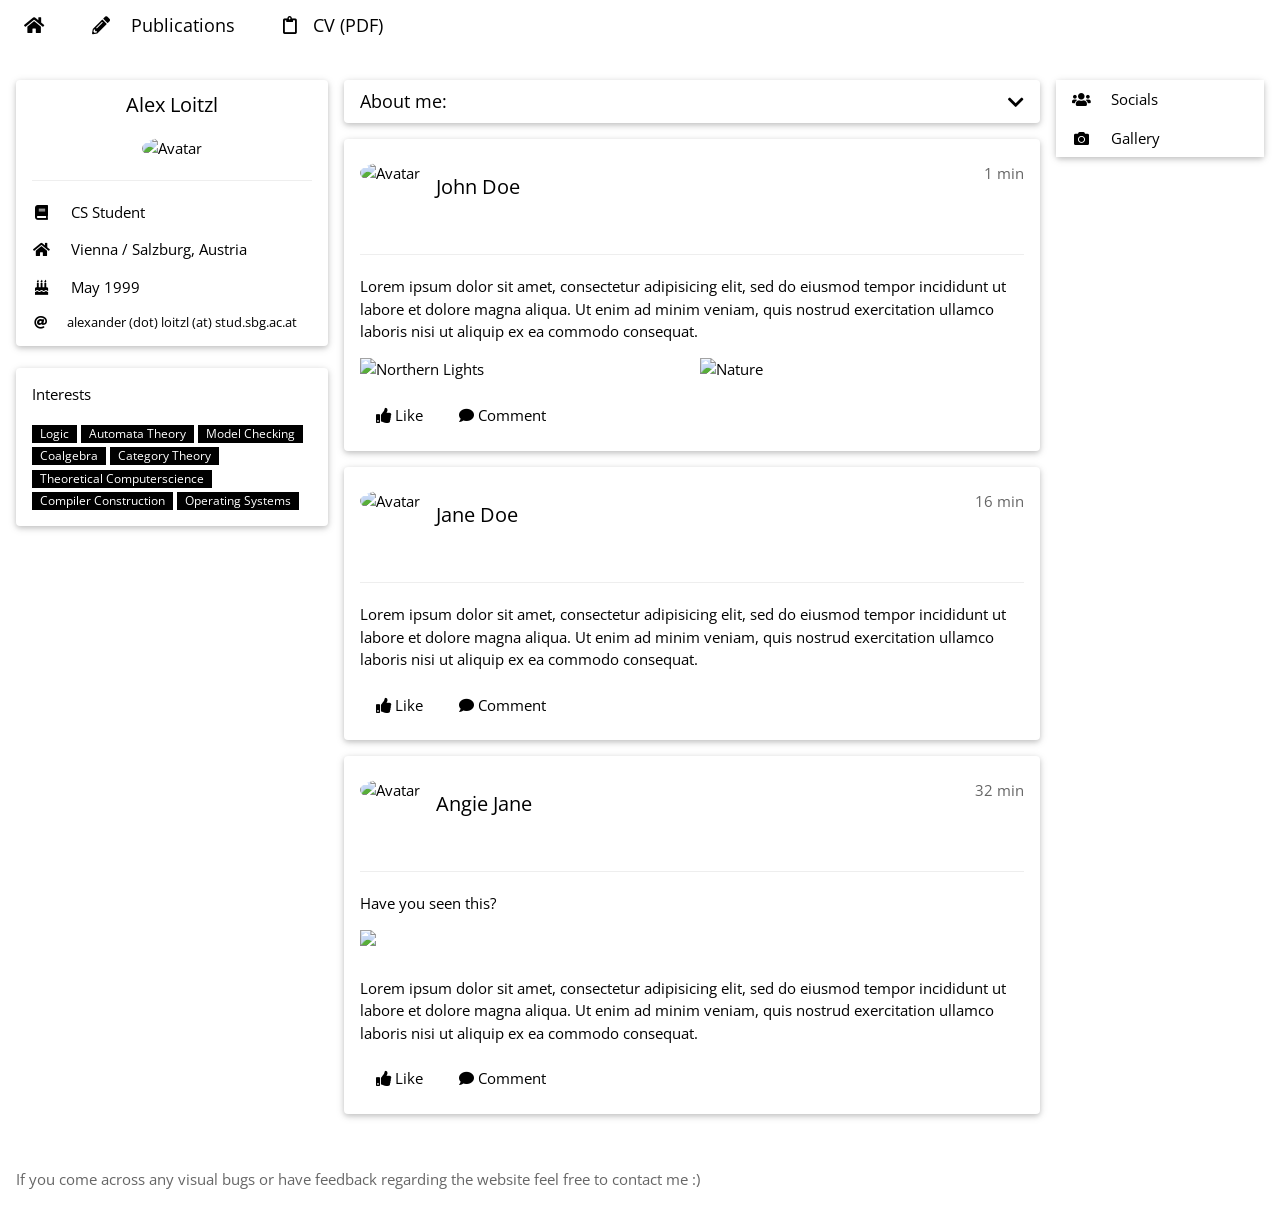
==== index.html @ caf84b5f "Initial commit" ====
<!DOCTYPE html>
<html>
<title>Alex' Page</title>
<meta charset="UTF-8">
<meta name="viewport" content="width=device-width, initial-scale=1">
<link rel="stylesheet" href="w3.css">
<link rel="stylesheet" href="https://www.w3schools.com/lib/w3-theme-blue-grey.css">
<link rel='stylesheet' href='https://fonts.googleapis.com/css?family=Open+Sans'>
<link rel="stylesheet" href="https://use.fontawesome.com/releases/v5.15.4/css/all.css">
<style>
html, body, h1, h2, h3, h4, h5 {font-family: "Open Sans", sans-serif}
</style>
<body class="w3-theme-l5">

<!-- Top Navbar -->
<div class="w3-top">
 <div class="w3-bar w3-theme-d2 w3-left-align w3-large">
  <a class="w3-bar-item w3-button w3-hide-medium w3-hide-large w3-right w3-padding-large w3-hover-white w3-large w3-theme-d2" href="javascript:void(0);" onclick="openNav()"><i class="fa fa-bars"></i></a>
  <a href="#" class="w3-bar-item w3-button w3-padding-large w3-ripple w3-theme-d4 w3-hover-blue-gray" title="Home"><i class="fa fa-home"></i></a>
  <a href="#" class="w3-bar-item w3-button w3-hide-small w3-ripple w3-padding-large w3-hover-blue-gray" title="Publications"><i class="fa fa-pencil-alt w3-margin-right"></i> Publications</a>
  <a href="#" class="w3-bar-item w3-button w3-hide-small w3-ripple w3-padding-large w3-hover-blue-gray" title="CV"><i class="far fa-clipboard w3-margin-right"></i>CV (PDF)</a>
  <!--
  <a href="#" class="w3-bar-item w3-button w3-hide-small w3-padding-large w3-hover-white" title="News"><i class="fa fa-globe"></i></a>
  <a href="#" class="w3-bar-item w3-button w3-hide-small w3-padding-large w3-hover-white" title="Account Settings"><i class="fa fa-user"></i></a>
  <a href="#" class="w3-bar-item w3-button w3-hide-small w3-padding-large w3-hover-white" title="Messages"><i class="fa fa-envelope"></i></a>

  <div class="w3-dropdown-hover w3-hide-small">
    <button class="w3-button w3-padding-large" title="Notifications"><i class="fa fa-bell"></i><span class="w3-badge w3-right w3-small w3-green">3</span></button>
    <div class="w3-dropdown-content w3-card-4 w3-bar-block" style="width:300px">
      <a href="#" class="w3-bar-item w3-button">One new friend request</a>
      <a href="#" class="w3-bar-item w3-button">John Doe posted on your wall</a>
      <a href="#" class="w3-bar-item w3-button">Jane likes your post</a>
    </div>
  </div>
  <a href="#" class="w3-bar-item w3-button w3-hide-small w3-right w3-padding-large w3-hover-white" title="My Account">
    <img src="/w3images/avatar2.png" class="w3-circle" style="height:23px;width:23px" alt="Avatar">
  </a>
  -->
 </div>
</div>

<!-- Top Navbar on small screens -->
<div id="navDemo" class="w3-bar-block w3-theme-d2 w3-hide w3-hide-large w3-hide-medium w3-large">
  <a href="#" class="w3-bar-item w3-button w3-ripple w3-padding-large w3-hover-blue-gray" title="Hacky Quick Fix">This should not be here ._.</a>
  <a href="#" class="w3-bar-item w3-button w3-ripple w3-padding-large w3-hover-blue-gray" title="Publications"><i class="fa fa-pencil-alt w3-margin-right"></i> Publications</a>
  <a href="#" class="w3-bar-item w3-button w3-ripple w3-padding-large w3-hover-blue-gray" title="CV"><i class="far fa-clipboard w3-margin-right"></i>CV (PDF)</a>
</div>

<!-- Page Container -->
<div class="w3-container w3-content" style="max-width:1400px;margin-top:80px">
  <!-- The Grid -->
  <div class="w3-row">
    <!-- Left Column -->
    <div class="w3-col m3">
      <!-- Profile -->
      <div class="w3-card w3-round w3-white">
        <div class="w3-container">
         <h4 class="w3-center">Alex Loitzl</h4>
         <p class="w3-center"><img src="pb.png" class="w3-circle" style="height:106px;width:106px" alt="Avatar"></p>
         <hr>
         <p><i class="fa fa-book fa-fw w3-margin-right w3-text-theme"></i> CS Student</p>
         <p><i class="fa fa-home fa-fw w3-margin-right w3-text-theme"></i> Vienna / Salzburg, Austria</p>
         <p><i class="fa fa-birthday-cake fa-fw w3-margin-right w3-text-theme"></i> May 1999</p>
         <p class="w3-medium-small"><i class="fa fa-at fa-fw w3-margin-right w3-text-theme"></i> alexander (dot) loitzl (at) stud.sbg.ac.at</p>
        </div>
      </div>
      <br>

	  <div class="w3-card w3-round w3-white w3-hide-small w3-margin-bottom">
        <div class="w3-container">
          <p>Interests</p> <!-- Interests are listed twice! -->
          <p>
            <span class="w3-tag w3-small w3-theme-d5">Logic</span>
            <span class="w3-tag w3-small w3-theme-d5">Automata Theory</span>
            <span class="w3-tag w3-small w3-theme-d3">Model Checking</span>
            <span class="w3-tag w3-small w3-theme-d1">Coalgebra</span>
            <span class="w3-tag w3-small w3-theme-d1">Category Theory</span>
            <span class="w3-tag w3-small w3-theme-l1">Theoretical Computerscience</span>
            <span class="w3-tag w3-small w3-theme-l3">Compiler Construction</span>
            <span class="w3-tag w3-small w3-theme-l3">Operating Systems</span>
          </p>
        </div>
      </div>

      <!-- Accordion ( Below Profile Card)-->
      <div class="w3-card w3-round w3-hide-large">
        <div class="w3-white">
		  <button onclick="myFunction('Demo3')" class="w3-button w3-block w3-theme-l1 w3-left-align w3-hide-large w3-hide-medium"><i class="fas fa-glasses fa-fw w3-margin-right"></i> Interests </button>
          <div id="Demo3"class="w3-container w3-hide">
            <div class="w3-container">
              <p> <!-- Interests are listed twice! -->
                <span class="w3-tag w3-small w3-theme-d5">Logic</span>
                <span class="w3-tag w3-small w3-theme-d5">Automata Theory</span>
                <span class="w3-tag w3-small w3-theme-d3">Model Checking</span>
                <span class="w3-tag w3-small w3-theme-d1">Coalgebra</span>
                <span class="w3-tag w3-small w3-theme-d1">Category Theory</span>
                <span class="w3-tag w3-small w3-theme-l1">Theoretical Computerscience</span>
                <span class="w3-tag w3-small w3-theme-l3">Compiler Construction</span>
                <span class="w3-tag w3-small w3-theme-l3">Operating Systems</span>
              </p>
            </div>
          </div>
          <button onclick="myFunction('Demo1')" class="w3-button w3-block w3-theme-l1 w3-left-align"><i class="fa fa-users fa-fw w3-margin-right"></i> Socials </button>
          <!-- This exists now for every display mode ._. -->
		  <div id="Demo1" class="w3-hide w3-container w3-padding-small">
            <p class="w3-wide w3-center w3-hide-medium">
              <a href="https://github.com/AlexLoitzl/" target="_blank" rel="noopener noreferrer"><i class="fab fa-github w3-text-theme logosPhone"></i></a>
              <a href="https://open.spotify.com/user/iamv78i2sd1lkprkaky0ql0a6?si=3bb8ccd6f4504b06" target="_blank" rel="noopener noreferrer"><i class="fab fa-spotify w3-text-theme logosPhone"></i></a>
              <a href="https://discordapp.com/users/183701819309031425"  target="_blank" rel="noopener noreferrer"><i class="fab fa-discord w3-text-theme logosPhone"></i></a>
              <a href="https://www.linkedin.com/in/alexander-loitzl"  target="_blank" rel="noopener noreferrer"><i class="fab fa-linkedin w3-text-theme logosPhone"></i></a>
            </p>
            <!-- Display with smaller text on medium screen to prevent wrapping -->
            <p class="w3-wide w3-center w3-hide-large w3-hide-small">
              <a href="https://github.com/AlexLoitzl/" target="_blank" rel="noopener noreferrer"><i class="fab fa-github w3-text-theme logosMedium"></i></a>
              <a href="https://open.spotify.com/user/iamv78i2sd1lkprkaky0ql0a6?si=3bb8ccd6f4504b06" target="_blank" rel="noopener noreferrer"><i class="fab fa-spotify w3-text-theme logosMedium"></i></a>
              <a href="https://discordapp.com/users/183701819309031425"  target="_blank" rel="noopener noreferrer"><i class="fab fa-discord w3-text-theme logosMedium"></i></a>
              <a href="https://www.linkedin.com/in/alexander-loitzl"  target="_blank" rel="noopener noreferrer"><i class="fab fa-linkedin w3-text-theme logosMedium"></i></a>
            </p>
          </div>
          <button onclick="myFunction('Demo2')" class="w3-button w3-block w3-theme-l1 w3-left-align"><i class="fa fa-camera fa-fw w3-margin-right"></i> Gallery </button>
          <div id="Demo2" class="w3-hide w3-container">
         <div class="w3-row-padding">
         <p> No pictures yet... </p>
         <!--
         <br>
           <div class="w3-half">
             <img src="/w3images/lights.jpg" style="width:100%" class="w3-margin-bottom">
           </div>
           <div class="w3-half">
             <img src="/w3images/nature.jpg" style="width:100%" class="w3-margin-bottom">
           </div>
           <div class="w3-half">
             <img src="/w3images/mountains.jpg" style="width:100%" class="w3-margin-bottom">
           </div>
           <div class="w3-half">
             <img src="/w3images/forest.jpg" style="width:100%" class="w3-margin-bottom">
           </div>
           <div class="w3-half">
             <img src="/w3images/nature.jpg" style="width:100%" class="w3-margin-bottom">
           </div>
           <div class="w3-half">
             <img src="/w3images/snow.jpg" style="width:100%" class="w3-margin-bottom">
           </div>
         -->
         </div>
          </div>

        </div>
      </div>
      <br>
    </div>

    <!-- Middle Column -->
    <div class="w3-col m9 l7">
      <!-- About me -->
      <div class="w3-card w3-round w3-margin-right w3-margin-left">
		  <button onclick="myFunction('Demo8')" class="w3-button w3-block w3-left-align w3-large"> About me: <i class="fas fa-chevron-down w3-right" style="margin-top:5px"></i></button>
          <div id="Demo8"class="w3-container w3-hide w3-white">
            <div class="w3-container">
              <p>
                Boring text
              </p>
            </div>
          </div>
      </div>

      <div class="w3-container w3-card w3-white w3-round w3-margin"><br>
        <img src="/w3images/avatar2.png" alt="Avatar" class="w3-left w3-circle w3-margin-right" style="width:60px">
        <span class="w3-right w3-opacity">1 min</span>
        <h4>John Doe</h4><br>
        <hr class="w3-clear">
        <p>Lorem ipsum dolor sit amet, consectetur adipisicing elit, sed do eiusmod tempor incididunt ut labore et dolore magna aliqua. Ut enim ad minim veniam, quis nostrud exercitation ullamco laboris nisi ut aliquip ex ea commodo consequat.</p>
          <div class="w3-row-padding" style="margin:0 -16px">
            <div class="w3-half">
              <img src="/w3images/lights.jpg" style="width:100%" alt="Northern Lights" class="w3-margin-bottom">
            </div>
            <div class="w3-half">
              <img src="/w3images/nature.jpg" style="width:100%" alt="Nature" class="w3-margin-bottom">
          </div>
        </div>
        <button type="button" class="w3-button w3-theme-d1 w3-margin-bottom"><i class="fa fa-thumbs-up"></i>  Like</button>
        <button type="button" class="w3-button w3-theme-d2 w3-margin-bottom"><i class="fa fa-comment"></i>  Comment</button>
      </div>

      <div class="w3-container w3-card w3-white w3-round w3-margin"><br>
        <img src="/w3images/avatar5.png" alt="Avatar" class="w3-left w3-circle w3-margin-right" style="width:60px">
        <span class="w3-right w3-opacity">16 min</span>
        <h4>Jane Doe</h4><br>
        <hr class="w3-clear">
        <p>Lorem ipsum dolor sit amet, consectetur adipisicing elit, sed do eiusmod tempor incididunt ut labore et dolore magna aliqua. Ut enim ad minim veniam, quis nostrud exercitation ullamco laboris nisi ut aliquip ex ea commodo consequat.</p>
        <button type="button" class="w3-button w3-theme-d1 w3-margin-bottom"><i class="fa fa-thumbs-up"></i>  Like</button>
        <button type="button" class="w3-button w3-theme-d2 w3-margin-bottom"><i class="fa fa-comment"></i>  Comment</button>
      </div>

      <div class="w3-container w3-card w3-white w3-round w3-margin"><br>
        <img src="/w3images/avatar6.png" alt="Avatar" class="w3-left w3-circle w3-margin-right" style="width:60px">
        <span class="w3-right w3-opacity">32 min</span>
        <h4>Angie Jane</h4><br>
        <hr class="w3-clear">
        <p>Have you seen this?</p>
        <img src="/w3images/nature.jpg" style="width:100%" class="w3-margin-bottom">
        <p>Lorem ipsum dolor sit amet, consectetur adipisicing elit, sed do eiusmod tempor incididunt ut labore et dolore magna aliqua. Ut enim ad minim veniam, quis nostrud exercitation ullamco laboris nisi ut aliquip ex ea commodo consequat.</p>
        <button type="button" class="w3-button w3-theme-d1 w3-margin-bottom"><i class="fa fa-thumbs-up"></i>  Like</button>
        <button type="button" class="w3-button w3-theme-d2 w3-margin-bottom"><i class="fa fa-comment"></i>  Comment</button>
      </div>

    <!-- End Middle Column -->
    </div>

    <!-- Right Column -->
    <div class="w3-col l2 w3-hide-medium w3-hide-small">
<!-- Accordion ( Below Profile Card)-->
      <div class="w3-card w3-round">
        <div class="w3-white">
          <button onclick="myFunction('DemoX')" class="w3-button w3-block w3-theme-l1 w3-left-align"><i class="fa fa-users fa-fw w3-margin-right"></i> Socials </button>
          <div id="DemoX" class="w3-hide w3-container w3-padding-small">
            <p class="w3-wide w3-center w3-hide-medium">
              <a href="https://github.com/AlexLoitzl/" target="_blank" rel="noopener noreferrer"><i class="fab fa-github w3-text-theme logosRight"></i></a>
              <a href="https://open.spotify.com/user/iamv78i2sd1lkprkaky0ql0a6?si=3bb8ccd6f4504b06" target="_blank" rel="noopener noreferrer"><i class="fab fa-spotify w3-text-theme logosRight"></i></a>
              <a href="https://discordapp.com/users/183701819309031425"  target="_blank" rel="noopener noreferrer"><i class="fab fa-discord w3-text-theme logosRight"></i></a>
              <a href="https://www.linkedin.com/in/alexander-loitzl"  target="_blank" rel="noopener noreferrer"><i class="fab fa-linkedin w3-text-theme logosRight"></i></a>
            </p>
          </div>
          <button onclick="myFunction('DemoY')" class="w3-button w3-block w3-theme-l1 w3-left-align"><i class="fa fa-camera fa-fw w3-margin-right"></i> Gallery </button>
          <div id="DemoY" class="w3-hide w3-container">
         <div class="w3-row-padding">
         <p> No pictures yet... </p>
         <!--
         <br>
           <div class="w3-half">
             <img src="/w3images/lights.jpg" style="width:100%" class="w3-margin-bottom">
           </div>
           <div class="w3-half">
             <img src="/w3images/nature.jpg" style="width:100%" class="w3-margin-bottom">
           </div>
           <div class="w3-half">
             <img src="/w3images/mountains.jpg" style="width:100%" class="w3-margin-bottom">
           </div>
           <div class="w3-half">
             <img src="/w3images/forest.jpg" style="width:100%" class="w3-margin-bottom">
           </div>
           <div class="w3-half">
             <img src="/w3images/nature.jpg" style="width:100%" class="w3-margin-bottom">
           </div>
           <div class="w3-half">
             <img src="/w3images/snow.jpg" style="width:100%" class="w3-margin-bottom">
           </div>
         -->
         </div>
          </div>

        </div>
      </div>

    <!-- End Right Column -->
    </div>

  <!-- End Grid -->
  </div>

<!-- End Page Container -->
</div>
<br>

<!-- Footer -->
<footer class="w3-container w3-theme-d3">
  <p class="w3-opacity"> If you come across any visual bugs or have feedback regarding the website feel free to contact me :) </p>
</footer>

<script>
// Accordion
function myFunction(id) {
  var x = document.getElementById(id);
  if (x.className.indexOf("w3-show") == -1) {
    x.className += " w3-show";
    x.previousElementSibling.className += " w3-theme-d1";
  } else {
    x.className = x.className.replace("w3-show", "");
    x.previousElementSibling.className =
    x.previousElementSibling.className.replace(" w3-theme-d1", "");
  }
}

// Used to toggle the menu on smaller screens when clicking on the menu button
function openNav() {
  var x = document.getElementById("navDemo");
  if (x.className.indexOf("w3-show") == -1) {
    x.className += " w3-show";
  } else {
    x.className = x.className.replace(" w3-show", "");
  }
}
</script>

</body>
</html>
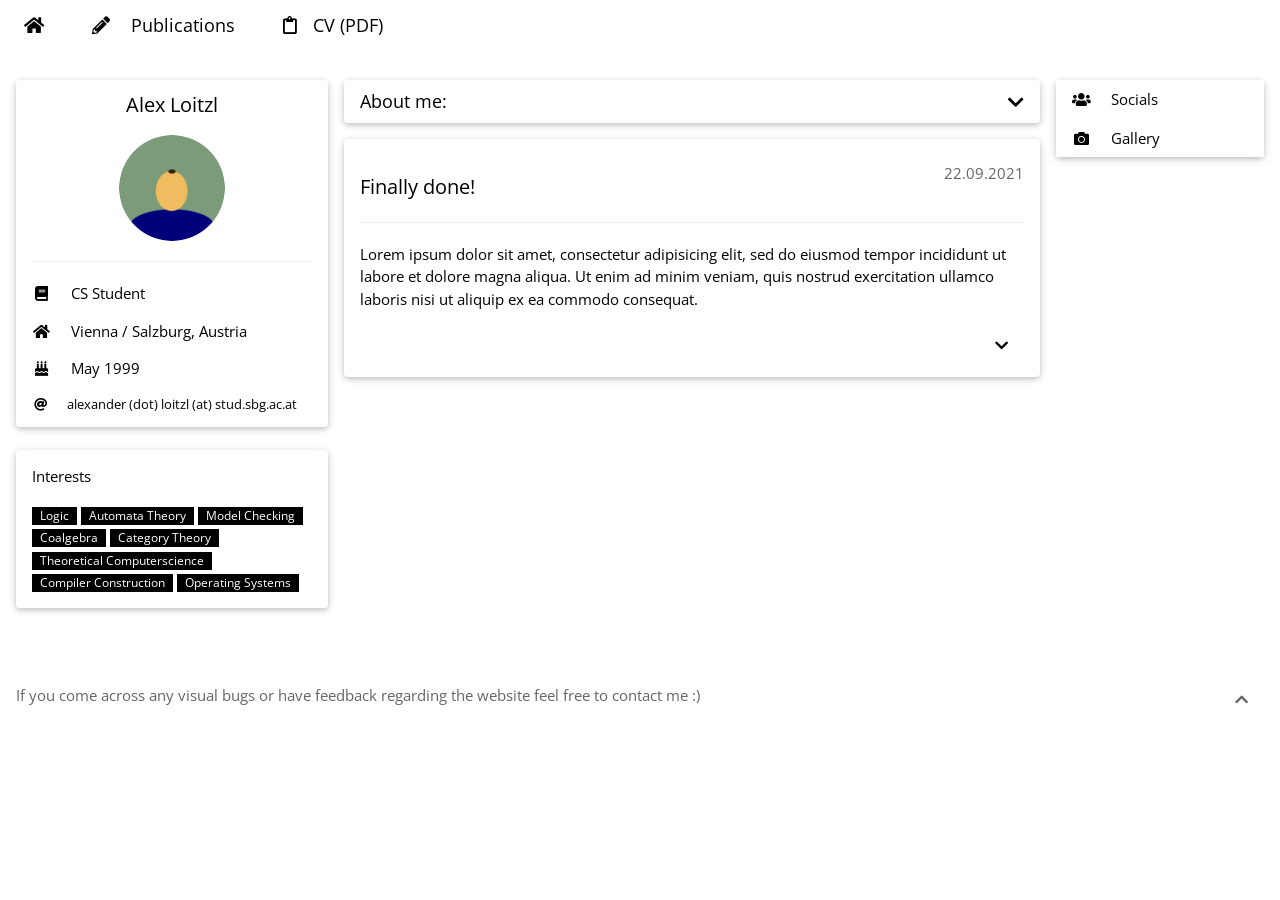
==== commit 64533441: "Somewhat happy right now" ====
--- a/index.html
+++ b/index.html
@@ -16,33 +16,16 @@
 <div class="w3-top">
  <div class="w3-bar w3-theme-d2 w3-left-align w3-large">
   <a class="w3-bar-item w3-button w3-hide-medium w3-hide-large w3-right w3-padding-large w3-hover-white w3-large w3-theme-d2" href="javascript:void(0);" onclick="openNav()"><i class="fa fa-bars"></i></a>
-  <a href="#" class="w3-bar-item w3-button w3-padding-large w3-ripple w3-theme-d4 w3-hover-blue-gray" title="Home"><i class="fa fa-home"></i></a>
-  <a href="#" class="w3-bar-item w3-button w3-hide-small w3-ripple w3-padding-large w3-hover-blue-gray" title="Publications"><i class="fa fa-pencil-alt w3-margin-right"></i> Publications</a>
+  <a href="index.html" class="w3-bar-item w3-button w3-padding-large w3-ripple w3-theme-d4 w3-hover-blue-gray" title="Home"><i class="fa fa-home"></i></a>
+  <a href="javascript:togglePublication('home_column','pub_column');" class="w3-bar-item w3-button w3-hide-small w3-ripple w3-padding-large w3-hover-blue-gray" title="Publications"><i class="fa fa-pencil-alt w3-margin-right"></i> Publications</a>
   <a href="#" class="w3-bar-item w3-button w3-hide-small w3-ripple w3-padding-large w3-hover-blue-gray" title="CV"><i class="far fa-clipboard w3-margin-right"></i>CV (PDF)</a>
-  <!--
-  <a href="#" class="w3-bar-item w3-button w3-hide-small w3-padding-large w3-hover-white" title="News"><i class="fa fa-globe"></i></a>
-  <a href="#" class="w3-bar-item w3-button w3-hide-small w3-padding-large w3-hover-white" title="Account Settings"><i class="fa fa-user"></i></a>
-  <a href="#" class="w3-bar-item w3-button w3-hide-small w3-padding-large w3-hover-white" title="Messages"><i class="fa fa-envelope"></i></a>
-
-  <div class="w3-dropdown-hover w3-hide-small">
-    <button class="w3-button w3-padding-large" title="Notifications"><i class="fa fa-bell"></i><span class="w3-badge w3-right w3-small w3-green">3</span></button>
-    <div class="w3-dropdown-content w3-card-4 w3-bar-block" style="width:300px">
-      <a href="#" class="w3-bar-item w3-button">One new friend request</a>
-      <a href="#" class="w3-bar-item w3-button">John Doe posted on your wall</a>
-      <a href="#" class="w3-bar-item w3-button">Jane likes your post</a>
-    </div>
-  </div>
-  <a href="#" class="w3-bar-item w3-button w3-hide-small w3-right w3-padding-large w3-hover-white" title="My Account">
-    <img src="/w3images/avatar2.png" class="w3-circle" style="height:23px;width:23px" alt="Avatar">
-  </a>
-  -->
  </div>
 </div>
 
 <!-- Top Navbar on small screens -->
 <div id="navDemo" class="w3-bar-block w3-theme-d2 w3-hide w3-hide-large w3-hide-medium w3-large">
-  <a href="#" class="w3-bar-item w3-button w3-ripple w3-padding-large w3-hover-blue-gray" title="Hacky Quick Fix">This should not be here ._.</a>
-  <a href="#" class="w3-bar-item w3-button w3-ripple w3-padding-large w3-hover-blue-gray" title="Publications"><i class="fa fa-pencil-alt w3-margin-right"></i> Publications</a>
+  <a href="index.html" class="w3-bar-item w3-button w3-ripple w3-padding-large w3-hover-blue-gray" title="Hacky Quick Fix">This should not be here ._.</a>
+  <a href="javascript:togglePublicationSmall('home_column','pub_column','left-column');" class="w3-bar-item w3-button w3-ripple w3-padding-large w3-hover-blue-gray" title="Publications"><i class="fa fa-pencil-alt w3-margin-right"></i> Publications</a>
   <a href="#" class="w3-bar-item w3-button w3-ripple w3-padding-large w3-hover-blue-gray" title="CV"><i class="far fa-clipboard w3-margin-right"></i>CV (PDF)</a>
 </div>
 
@@ -51,12 +34,12 @@
   <!-- The Grid -->
   <div class="w3-row">
     <!-- Left Column -->
-    <div class="w3-col m3">
+    <div id="left-column" class="w3-col m3 w3-show">
       <!-- Profile -->
       <div class="w3-card w3-round w3-white">
         <div class="w3-container">
          <h4 class="w3-center">Alex Loitzl</h4>
-         <p class="w3-center"><img src="pb.png" class="w3-circle" style="height:106px;width:106px" alt="Avatar"></p>
+         <p class="w3-center"><img src="data/pb.png" class="w3-circle" style="height:106px;width:106px" alt="Avatar"></p>
          <hr>
          <p><i class="fa fa-book fa-fw w3-margin-right w3-text-theme"></i> CS Student</p>
          <p><i class="fa fa-home fa-fw w3-margin-right w3-text-theme"></i> Vienna / Salzburg, Austria</p>
@@ -151,7 +134,7 @@
     </div>
 
     <!-- Middle Column -->
-    <div class="w3-col m9 l7">
+    <div id="home_column" class="w3-col m9 l7 w3-show">
       <!-- About me -->
       <div class="w3-card w3-round w3-margin-right w3-margin-left">
 		  <button onclick="myFunction('Demo8')" class="w3-button w3-block w3-left-align w3-large"> About me: <i class="fas fa-chevron-down w3-right" style="margin-top:5px"></i></button>
@@ -165,47 +148,39 @@
       </div>
 
       <div class="w3-container w3-card w3-white w3-round w3-margin"><br>
-        <img src="/w3images/avatar2.png" alt="Avatar" class="w3-left w3-circle w3-margin-right" style="width:60px">
-        <span class="w3-right w3-opacity">1 min</span>
-        <h4>John Doe</h4><br>
+        <span class="w3-right w3-opacity">22.09.2021</span>
+        <h4>Finally done!</h4>
         <hr class="w3-clear">
         <p>Lorem ipsum dolor sit amet, consectetur adipisicing elit, sed do eiusmod tempor incididunt ut labore et dolore magna aliqua. Ut enim ad minim veniam, quis nostrud exercitation ullamco laboris nisi ut aliquip ex ea commodo consequat.</p>
-          <div class="w3-row-padding" style="margin:0 -16px">
-            <div class="w3-half">
-              <img src="/w3images/lights.jpg" style="width:100%" alt="Northern Lights" class="w3-margin-bottom">
-            </div>
-            <div class="w3-half">
-              <img src="/w3images/nature.jpg" style="width:100%" alt="Nature" class="w3-margin-bottom">
-          </div>
-        </div>
-        <button type="button" class="w3-button w3-theme-d1 w3-margin-bottom"><i class="fa fa-thumbs-up"></i>  Like</button>
-        <button type="button" class="w3-button w3-theme-d2 w3-margin-bottom"><i class="fa fa-comment"></i>  Comment</button>
-      </div>
-
-      <div class="w3-container w3-card w3-white w3-round w3-margin"><br>
-        <img src="/w3images/avatar5.png" alt="Avatar" class="w3-left w3-circle w3-margin-right" style="width:60px">
-        <span class="w3-right w3-opacity">16 min</span>
-        <h4>Jane Doe</h4><br>
-        <hr class="w3-clear">
-        <p>Lorem ipsum dolor sit amet, consectetur adipisicing elit, sed do eiusmod tempor incididunt ut labore et dolore magna aliqua. Ut enim ad minim veniam, quis nostrud exercitation ullamco laboris nisi ut aliquip ex ea commodo consequat.</p>
-        <button type="button" class="w3-button w3-theme-d1 w3-margin-bottom"><i class="fa fa-thumbs-up"></i>  Like</button>
-        <button type="button" class="w3-button w3-theme-d2 w3-margin-bottom"><i class="fa fa-comment"></i>  Comment</button>
-      </div>
-
-      <div class="w3-container w3-card w3-white w3-round w3-margin"><br>
-        <img src="/w3images/avatar6.png" alt="Avatar" class="w3-left w3-circle w3-margin-right" style="width:60px">
-        <span class="w3-right w3-opacity">32 min</span>
-        <h4>Angie Jane</h4><br>
-        <hr class="w3-clear">
-        <p>Have you seen this?</p>
-        <img src="/w3images/nature.jpg" style="width:100%" class="w3-margin-bottom">
-        <p>Lorem ipsum dolor sit amet, consectetur adipisicing elit, sed do eiusmod tempor incididunt ut labore et dolore magna aliqua. Ut enim ad minim veniam, quis nostrud exercitation ullamco laboris nisi ut aliquip ex ea commodo consequat.</p>
-        <button type="button" class="w3-button w3-theme-d1 w3-margin-bottom"><i class="fa fa-thumbs-up"></i>  Like</button>
-        <button type="button" class="w3-button w3-theme-d2 w3-margin-bottom"><i class="fa fa-comment"></i>  Comment</button>
+        <p id="card1_extension" class="w3-hide">Show this only on click</p>
+        <button id="card1_button_down" onclick="toggleCards('card1_extension','card1_button_down','card1_button_up')" class="w3-button w3-theme-d2 w3-margin-bottom w3-right w3-show"><i class="fas fa-chevron-down w3-right" style="margin-top:5px"></i></button>
+        <button id="card1_button_up" onclick="toggleCards('card1_extension','card1_button_up','card1_button_down')" class="w3-button w3-theme-d2 w3-margin-bottom w3-right w3-hide"><i class="fas fa-chevron-up w3-right" style="margin-top:5px"></i></button>
       </div>
 
     <!-- End Middle Column -->
     </div>
+    <!-- Middle Column for Publications -->
+    <div id="pub_column" class="w3-col m9 l7 w3-hide">
+      <!-- About me -->
+      <div class="w3-container w3-card w3-white w3-round w3-margin-left w3-margin-right pub-card"><br>
+        <h4>Publications</h4>
+        <hr class="w3-clear">
+        <!-- Try Animation-->
+        <img src="data/pb.png" class="w3-circle" style="height:106px;width:106px" alt="Avatar">
+        <!-- End of Animation -->
+      </div>
+
+      <div class="w3-container w3-card w3-white w3-round w3-margin"><br>
+        <h4>Theses</h4>
+        <hr class="w3-clear">
+        <p>
+          <h6 style="line-height: 0.5">Bachelor's Thesis</h6>
+          <a href="#" class="w3-margin-left">3-valued Automata</a>
+        </p>
+      </div>
+    </div>
+    <!-- End Publications Middle Column -->
+
 
     <!-- Right Column -->
     <div class="w3-col l2 w3-hide-medium w3-hide-small">
@@ -264,7 +239,10 @@
 
 <!-- Footer -->
 <footer class="w3-container w3-theme-d3">
-  <p class="w3-opacity"> If you come across any visual bugs or have feedback regarding the website feel free to contact me :) </p>
+  <p class="w3-opacity">
+    If you come across any visual bugs or have feedback regarding the website feel free to contact me :)
+    <button id="footer_button" onclick="topFunction()" class="w3-button w3-ripple w3-right"><i class="fas fa-chevron-up w3-right"></i></button>
+  </p>
 </footer>
 
 <script>
@@ -281,6 +259,32 @@
   }
 }
 
+function toggleElement(id) {
+  var x = document.getElementById(id);
+  if (x.className.indexOf("w3-show") == -1) {
+    x.className += " w3-show";
+  } else {
+    x.className = x.className.replace("w3-show", "w3-hide");
+  }
+}
+
+function toggleCards(card, button1, button2) {
+  toggleElement(card);
+  toggleElement(button1);
+  toggleElement(button2);
+}
+
+function togglePublication(id1, id2) {
+  toggleElement(id1);
+  toggleElement(id2);
+}
+
+function togglePublicationSmall(id1, id2, id3) {
+  toggleElement(id1);
+  toggleElement(id2);
+  toggleElement(id3);
+}
+
 // Used to toggle the menu on smaller screens when clicking on the menu button
 function openNav() {
   var x = document.getElementById("navDemo");
@@ -290,6 +294,12 @@
     x.className = x.className.replace(" w3-show", "");
   }
 }
+
+function topFunction() {
+  document.body.scrollTop = 0; // For Safari
+  document.documentElement.scrollTop = 0; // For Chrome, Firefox, IE and Opera
+}
+
 </script>
 
 </body>
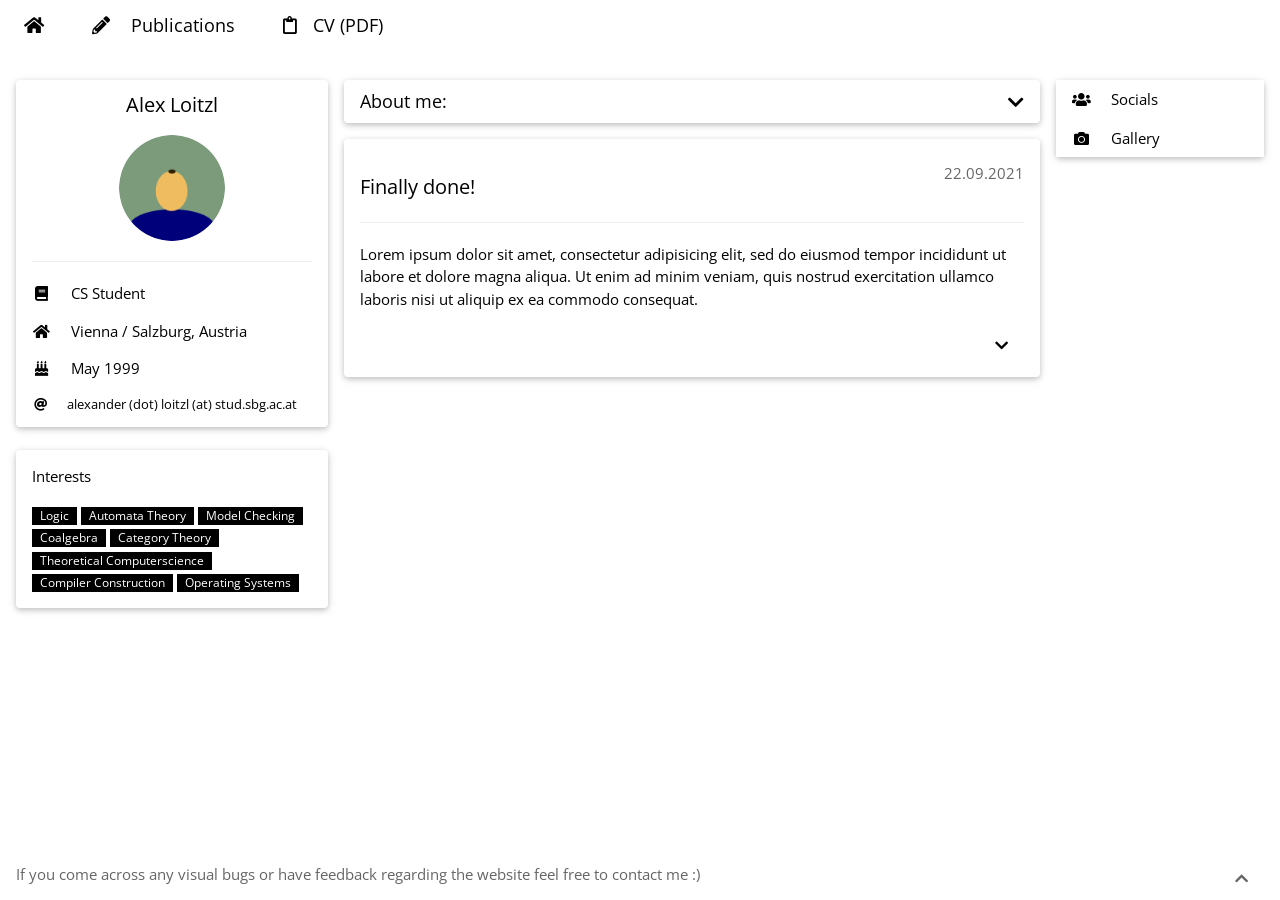
==== commit 907b5a93: "Add almost finished website. Todo: Clean up, image, email font" ====
--- a/index.html
+++ b/index.html
@@ -30,7 +30,7 @@
 </div>
 
 <!-- Page Container -->
-<div class="w3-container w3-content" style="max-width:1400px;margin-top:80px">
+<div class="w3-container w3-content" style="max-width:1600px;margin-top:80px; min-height: calc(100% - 50px);">
   <!-- The Grid -->
   <div class="w3-row">
     <!-- Left Column -->
@@ -161,12 +161,18 @@
     </div>
     <!-- Middle Column for Publications -->
     <div id="pub_column" class="w3-col m9 l7 w3-hide">
-      <!-- About me -->
-      <div class="w3-container w3-card w3-white w3-round w3-margin-left w3-margin-right pub-card"><br>
+
+      <div id="parent" class="w3-container w3-card w3-white w3-round w3-margin-left w3-margin-right pub-card" style="overflow:hidden;"> <br>
         <h4>Publications</h4>
         <hr class="w3-clear">
         <!-- Try Animation-->
-        <img src="data/pb.png" class="w3-circle" style="height:106px;width:106px" alt="Avatar">
+        <div style="min-height:180px"></div>
+        <div id="wrapper" class="w3-hide-small">
+          <div id="child" class="w3-hide-small">
+            <img src="data/tumbleweed.png" class="w3-hide-small" style="height:106px;width:106px" alt="tumbleweed">
+          </div>
+          <span class="dot" class="w3-hide-small"></span>
+        </div>
         <!-- End of Animation -->
       </div>
 
@@ -200,27 +206,6 @@
           <div id="DemoY" class="w3-hide w3-container">
          <div class="w3-row-padding">
          <p> No pictures yet... </p>
-         <!--
-         <br>
-           <div class="w3-half">
-             <img src="/w3images/lights.jpg" style="width:100%" class="w3-margin-bottom">
-           </div>
-           <div class="w3-half">
-             <img src="/w3images/nature.jpg" style="width:100%" class="w3-margin-bottom">
-           </div>
-           <div class="w3-half">
-             <img src="/w3images/mountains.jpg" style="width:100%" class="w3-margin-bottom">
-           </div>
-           <div class="w3-half">
-             <img src="/w3images/forest.jpg" style="width:100%" class="w3-margin-bottom">
-           </div>
-           <div class="w3-half">
-             <img src="/w3images/nature.jpg" style="width:100%" class="w3-margin-bottom">
-           </div>
-           <div class="w3-half">
-             <img src="/w3images/snow.jpg" style="width:100%" class="w3-margin-bottom">
-           </div>
-         -->
          </div>
           </div>
 
@@ -238,7 +223,7 @@
 <br>
 
 <!-- Footer -->
-<footer class="w3-container w3-theme-d3">
+<footer class="w3-container w3-theme-d3" style="min-height: 50px;margin-top:-25px!important">
   <p class="w3-opacity">
     If you come across any visual bugs or have feedback regarding the website feel free to contact me :)
     <button id="footer_button" onclick="topFunction()" class="w3-button w3-ripple w3-right"><i class="fas fa-chevron-up w3-right"></i></button>
@@ -275,14 +260,23 @@
 }
 
 function togglePublication(id1, id2) {
-  toggleElement(id1);
-  toggleElement(id2);
+  var x = document.getElementById(id1);
+  var y = document.getElementById(id2);
+  x.className = x.className.replace("w3-show", "w3-hide");
+  if (y.className.indexOf("w3-show") == -1) {
+    y.className += " w3-show";
+  }
 }
 
 function togglePublicationSmall(id1, id2, id3) {
-  toggleElement(id1);
-  toggleElement(id2);
-  toggleElement(id3);
+  var x = document.getElementById(id1);
+  var y = document.getElementById(id2);
+  var z = document.getElementById(id3);
+  x.className = x.className.replace("w3-show", "w3-hide");
+  z.className = z.className.replace("w3-show", "w3-hide");
+  if (y.className.indexOf("w3-show") == -1) {
+    y.className += " w3-show";
+  }
 }
 
 // Used to toggle the menu on smaller screens when clicking on the menu button
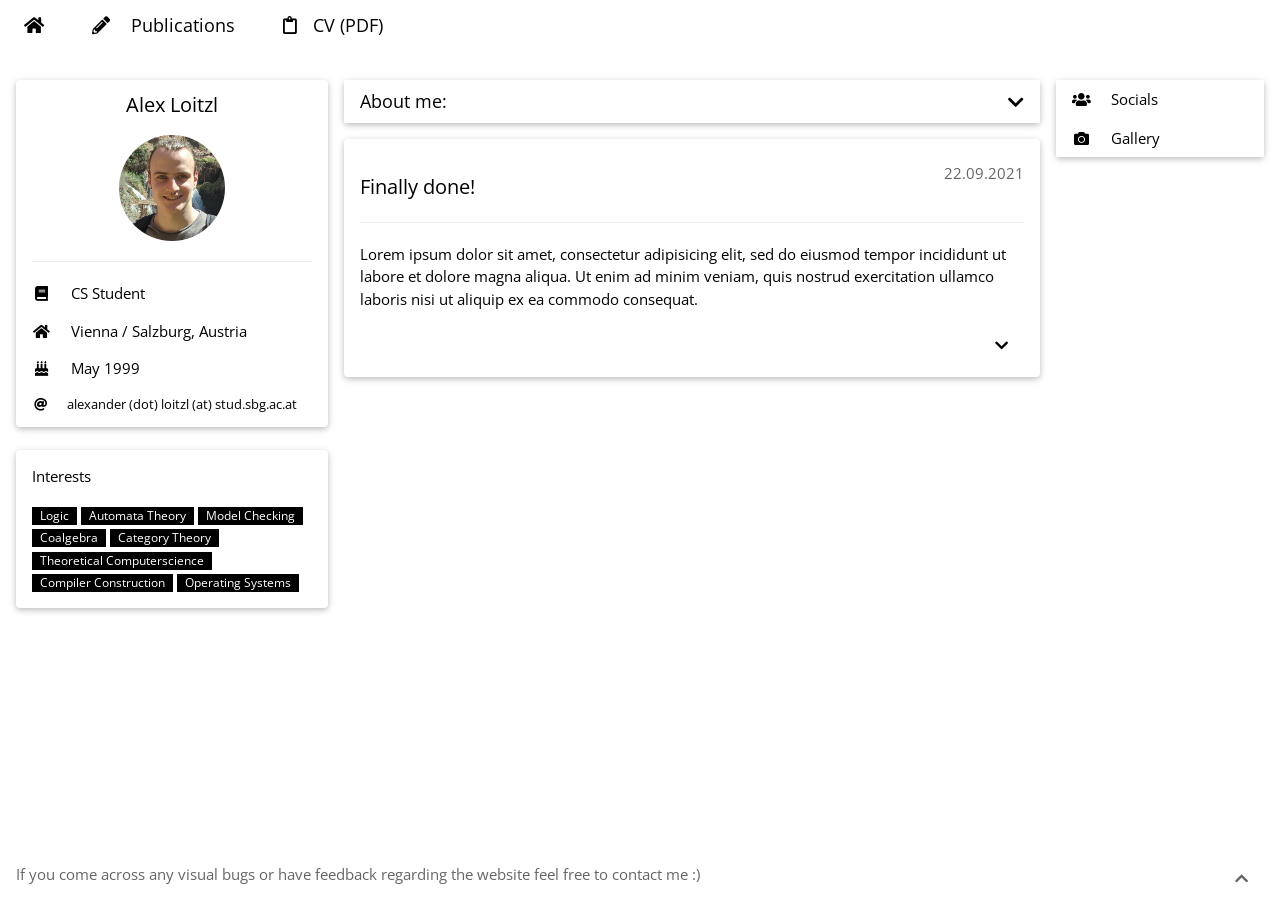
==== commit 9ec9571c: "Profile picture done, refactor code" ====
--- a/index.html
+++ b/index.html
@@ -137,7 +137,7 @@
     <div id="home_column" class="w3-col m9 l7 w3-show">
       <!-- About me -->
       <div class="w3-card w3-round w3-margin-right w3-margin-left">
-		  <button onclick="myFunction('Demo8')" class="w3-button w3-block w3-left-align w3-large"> About me: <i class="fas fa-chevron-down w3-right" style="margin-top:5px"></i></button>
+		  <button onclick="myFunction('Demo8')" class="w3-button w3-block w3-left-align w3-large w3-white"> About me: <i class="fas fa-chevron-down w3-right" style="margin-top:5px"></i></button>
           <div id="Demo8"class="w3-container w3-hide w3-white">
             <div class="w3-container">
               <p>
